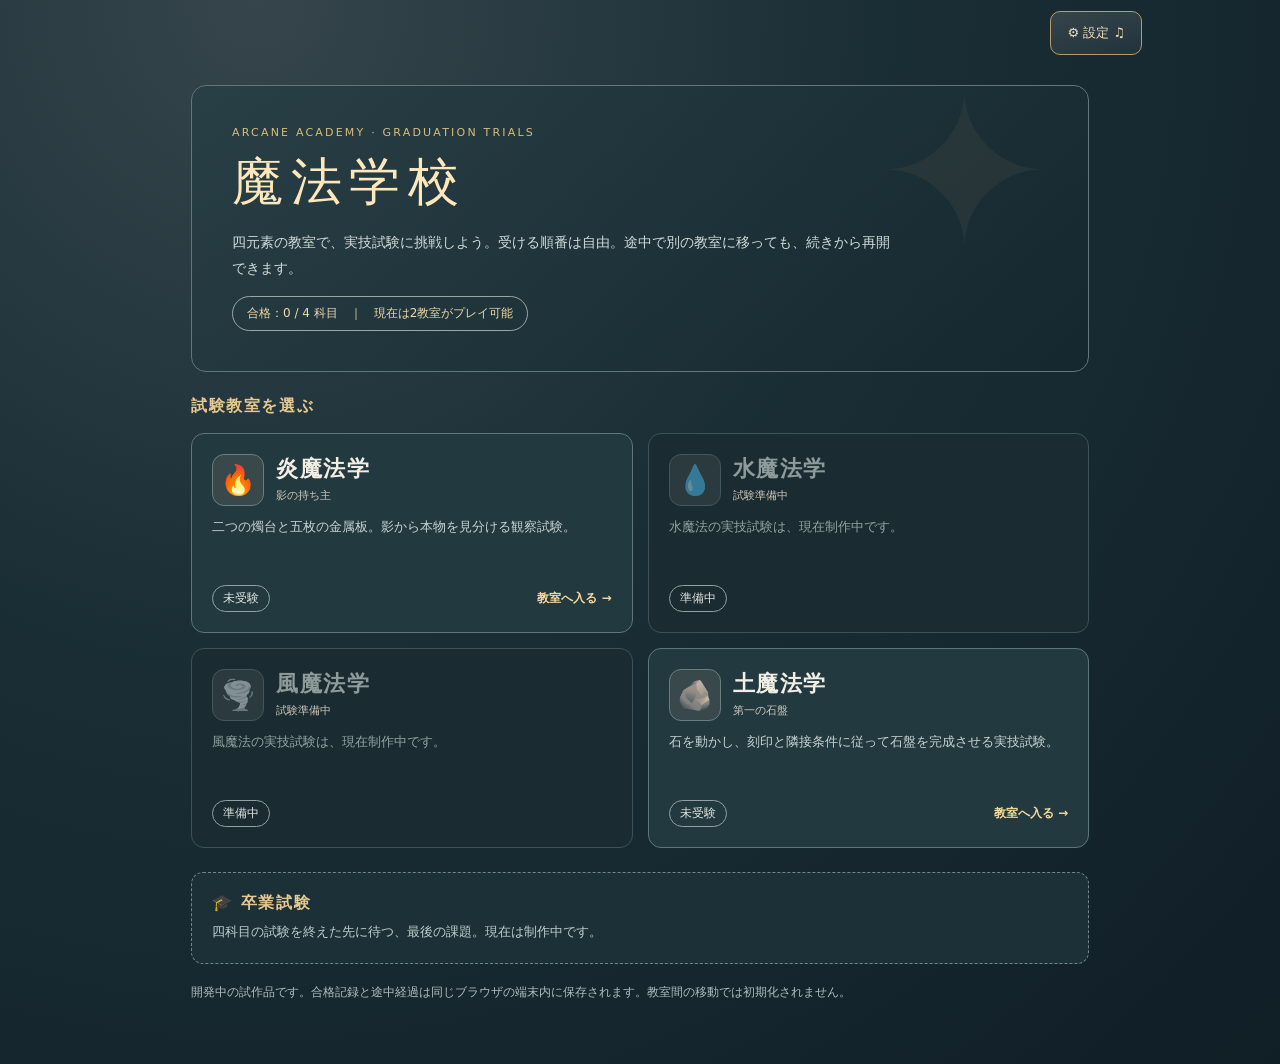
==== index.html @ aff1b82a "Load new auto-resuming BGM settings UI without old cache" ====
<!DOCTYPE html>
<html lang="ja">
<head>
<meta charset="utf-8">
<meta name="viewport" content="width=device-width, initial-scale=1, viewport-fit=cover">
<meta name="theme-color" content="#14242c">
<meta name="description" content="魔法学校の実技試験。好きな教室から挑戦し、いつでも別の試験へ移れる。">
<title>魔法学校｜試験一覧</title>
<style>
:root{color-scheme:dark;--gold:#e6c581;--ink:#f3eee4}
*{box-sizing:border-box}body{margin:0;background:radial-gradient(ellipse at 20% 0%,#36454c,#1a2e36 43%,#101e26);min-height:100vh;color:var(--ink);font-family:system-ui,-apple-system,"Hiragino Kaku Gothic ProN","Yu Gothic",sans-serif}
main{width:min(970px,100%);margin:0 auto;padding:30px clamp(16px,4vw,36px) 60px}
.eyebrow{font-size:11px;letter-spacing:.2em;color:#dbbb7b}.hero{position:relative;overflow:hidden;border:1px solid #62777a;border-radius:15px;background:linear-gradient(140deg,#273f45dd,#15272ede);padding:clamp(23px,5vw,40px);margin-bottom:24px}
.hero::after{content:"✦";position:absolute;right:4%;top:-35px;font-size:210px;color:#c6a76d13;pointer-events:none}
h1{font:clamp(32px,6vw,51px)/1.25 "Hiragino Mincho ProN","Yu Mincho",serif;letter-spacing:.15em;margin:12px 0 14px;color:#ffe7bc}
.hero p{position:relative;font-size:14px;line-height:1.9;color:#d2dcd8;max-width:670px}.count{position:relative;display:inline-block;border:1px solid #9aa8a3;border-radius:20px;padding:8px 14px;font-size:12px;color:#f0d9a7}
h2{font-size:16px;letter-spacing:.1em;color:#e6c88f;margin:0 0 16px}
.rooms{display:grid;grid-template-columns:repeat(2,minmax(0,1fr));gap:15px}
.room{display:flex;flex-direction:column;gap:10px;min-width:0;text-decoration:none;border:1px solid #5d777b;border-radius:13px;padding:20px;background:#233940;min-height:200px;color:var(--ink);transition:background .15s ease,border-color .15s ease}
a.room:hover{background:#2c454d;border-color:#ddb979}a.room:focus-visible{outline:3px solid var(--gold);outline-offset:3px}
.room .top{display:flex;align-items:center;gap:12px}.symbol{width:52px;height:52px;border-radius:12px;display:grid;place-items:center;font-size:29px;background:#39494b;border:1px solid #6b7e7e;flex:none}
.name{font-family:"Hiragino Mincho ProN",serif;letter-spacing:.07em;font-size:22px;margin:0}.sub{font-size:11px;color:#d0c8b8;margin:4px 0}
.desc{font-size:13px;color:#c8d3d0;line-height:1.6;flex:1}
.foot{display:flex;justify-content:space-between;align-items:center;gap:8px;flex-wrap:wrap;font-size:12px}.badge{border:1px solid #93a2a0;color:#e0e5df;border-radius:20px;padding:4px 10px}.badge.passed{color:#b9ebcd;border-color:#9bc7ad}.go{color:#f6d99d;font-weight:700}
.room.locked{background:#1b2b32;color:#8d9b9a;border-color:#3d5358}.room.locked .symbol{opacity:.52}.room.locked .desc{color:#91a4a1}
.final{margin-top:24px;border:1px dashed #73858a;border-radius:12px;padding:20px;background:#1c3038}
.final h2{margin-bottom:6px}.final p{font-size:13px;color:#bfceca;line-height:1.8;margin:0}
footer{font-size:12px;color:#aebfbc;line-height:1.8;margin-top:18px}
@media(max-width:610px){.rooms{grid-template-columns:minmax(0,1fr)}.room{min-height:175px;padding:15px}.hero{padding:22px}.room .name{font-size:20px}}
@media(prefers-reduced-motion:reduce){*{transition:none!important}}
</style>
<link rel="stylesheet" href="academy-audio.css?v=2">
<script src="academy-audio.js?v=3" defer></script>
</head>
<body>
<main>
<div class="hero"><div class="eyebrow">ARCANE ACADEMY · GRADUATION TRIALS</div><h1>魔法学校</h1>
<p>四元素の教室で、実技試験に挑戦しよう。受ける順番は自由。途中で別の教室に移っても、続きから再開できます。</p>
<div class="count" id="count">合格記録を確認しています…</div>
</div>
<section aria-labelledby="room-title"><h2 id="room-title">試験教室を選ぶ</h2>
<div class="rooms">
<a class="room" href="fire.html"><div class="top"><div class="symbol" aria-hidden="true">🔥</div><div><h3 class="name">炎魔法学</h3><p class="sub">影の持ち主</p></div></div><div class="desc">二つの燭台と五枚の金属板。影から本物を見分ける観察試験。</div><div class="foot"><span class="badge" id="fire-status">未受験</span><span class="go">教室へ入る →</span></div></a>
<div class="room locked" aria-label="水魔法学・準備中"><div class="top"><div class="symbol" aria-hidden="true">💧</div><div><h3 class="name">水魔法学</h3><p class="sub">試験準備中</p></div></div><div class="desc">水魔法の実技試験は、現在制作中です。</div><div class="foot"><span class="badge">準備中</span></div></div>
<div class="room locked" aria-label="風魔法学・準備中"><div class="top"><div class="symbol" aria-hidden="true">🌪️</div><div><h3 class="name">風魔法学</h3><p class="sub">試験準備中</p></div></div><div class="desc">風魔法の実技試験は、現在制作中です。</div><div class="foot"><span class="badge">準備中</span></div></div>
<a class="room" href="earth.html"><div class="top"><div class="symbol" aria-hidden="true">🪨</div><div><h3 class="name">土魔法学</h3><p class="sub">第一の石盤</p></div></div><div class="desc">石を動かし、刻印と隣接条件に従って石盤を完成させる実技試験。</div><div class="foot"><span class="badge" id="earth-status">未受験</span><span class="go">教室へ入る →</span></div></a>
</div></section>
<section class="final"><h2>🎓 卒業試験</h2><p>四科目の試験を終えた先に待つ、最後の課題。現在は制作中です。</p></section>
<footer>開発中の試作品です。合格記録と途中経過は同じブラウザの端末内に保存されます。教室間の移動では初期化されません。</footer>
</main>
<script>
(function(){
"use strict";
function refreshProgress(){
 var passed=0;
 var exams=[{key:"magic-academy-fire-v2",id:"fire-status",version:2,puzzle:"shadow-v2-depths-20261020"},{key:"magic-academy-earth-v2",id:"earth-status"}];
 exams.forEach(function(p){
  var badge=document.getElementById(p.id);badge.textContent="未受験";badge.classList.remove("passed");
  try{var d=JSON.parse(localStorage.getItem(p.key)||"null");if(!d||p.version&&(d.version!==p.version||d.puzzle!==p.puzzle))return;
   if(d.passed&&(!p.version||d.seen&&d.seen.left&&d.seen.right)){badge.textContent="合格済み ✓";badge.classList.add("passed");passed++;}
   else if(d.moves||d.seen&&(d.seen.left||d.seen.right)){badge.textContent="挑戦中";}
  }catch(e){}
 });
 document.getElementById("count").textContent="合格："+passed+" / 4 科目　｜　現在は2教室がプレイ可能";
}
refreshProgress();window.addEventListener("pageshow",refreshProgress);window.addEventListener("storage",refreshProgress);
})();
</script>
</body>
</html>
---- academy-audio.css ----
/* Shared Academy Audio Settings — additive, independent of exam UI. */
.academy-audio-toolbar{width:min(1040px,100%);margin:0 auto;padding:11px 18px 0;display:flex;align-items:center;justify-content:flex-end;gap:9px;font-family:system-ui,-apple-system,"Hiragino Kaku Gothic ProN",sans-serif}
.academy-audio-toolbar button{min-height:44px;padding:9px 16px;border-radius:10px;border:1px solid #b79b68;background:linear-gradient(165deg,#36454b,#22323c);color:#f3dfb9;font:inherit;font-size:13px;cursor:pointer;white-space:nowrap}
.academy-audio-toolbar button:hover{background:#3c4b50}.academy-audio-toolbar button:focus-visible{outline:3px solid #f1d696;outline-offset:3px}
.academy-audio-dialog{box-sizing:border-box;border:1px solid #b89a67;border-radius:16px;width:min(430px,calc(100vw - 28px));max-height:min(86vh,760px);overflow-y:auto;padding:0;color:#f3eee3;background:#1f343b;box-shadow:0 24px 70px #0009;font-family:system-ui,-apple-system,"Hiragino Kaku Gothic ProN",sans-serif}
.academy-audio-dialog::backdrop{background:#0a1219b5;backdrop-filter:blur(3px)}
.academy-audio-dialog *{box-sizing:border-box}
.academy-audio-content{padding:23px 22px 20px}
.academy-audio-head{display:flex;justify-content:space-between;align-items:center;gap:12px;margin-bottom:19px}
.academy-audio-head h2{font-family:"Hiragino Mincho ProN",serif;color:#f4d69e;font-size:23px;letter-spacing:.1em;margin:0}
.academy-audio-close{width:44px;height:44px;flex:none;border:1px solid #8b9b98;border-radius:9px;background:#2b4248;color:#fff5d8;cursor:pointer;font-size:20px}
.academy-audio-volume-label{display:flex;justify-content:space-between;align-items:center;margin:4px 0 11px;color:#f3e5ca;font-size:15px}
.academy-audio-slider{width:100%;accent-color:#e7c884;min-height:36px;cursor:pointer}
.academy-audio-controls{display:flex;gap:10px;margin-top:20px;flex-wrap:wrap}
.academy-audio-controls button{min-height:48px;border-radius:9px;font:inherit;font-size:14px;cursor:pointer;padding:10px 14px}
.academy-audio-play{flex:2;min-width:180px;background:linear-gradient(#f0d394,#d9b675);border:1px solid #f2d79b;color:#2b302b;font-weight:750}
.academy-audio-mute{flex:1;min-width:98px;background:#31454c;border:1px solid #90a2a2;color:#f5ecdb}
.academy-audio-hint{color:#bfcecc;font-size:12px;line-height:1.85;margin:12px 0 0}
.academy-audio-message{color:#e8ce9d;font-size:12px;line-height:1.7;min-height:21px;margin:12px 0 0}
.academy-audio-credit{margin:16px 0 0;font-size:12px;color:#c7d1cd;border-top:1px solid #526769;padding-top:14px}.academy-audio-credit a{color:#f0d29f;text-decoration:underline}
.academy-audio-dialog button:focus-visible,.academy-audio-dialog input:focus-visible{outline:3px solid #f3daa4;outline-offset:3px}
@media(max-width:370px){.academy-audio-toolbar{padding:9px 10px 0}.academy-audio-content{padding:16px}.academy-audio-controls{flex-direction:column}.academy-audio-play,.academy-audio-mute{min-width:0;width:100%}}
@media(prefers-reduced-motion:reduce){.academy-audio-dialog::backdrop{backdrop-filter:none}}
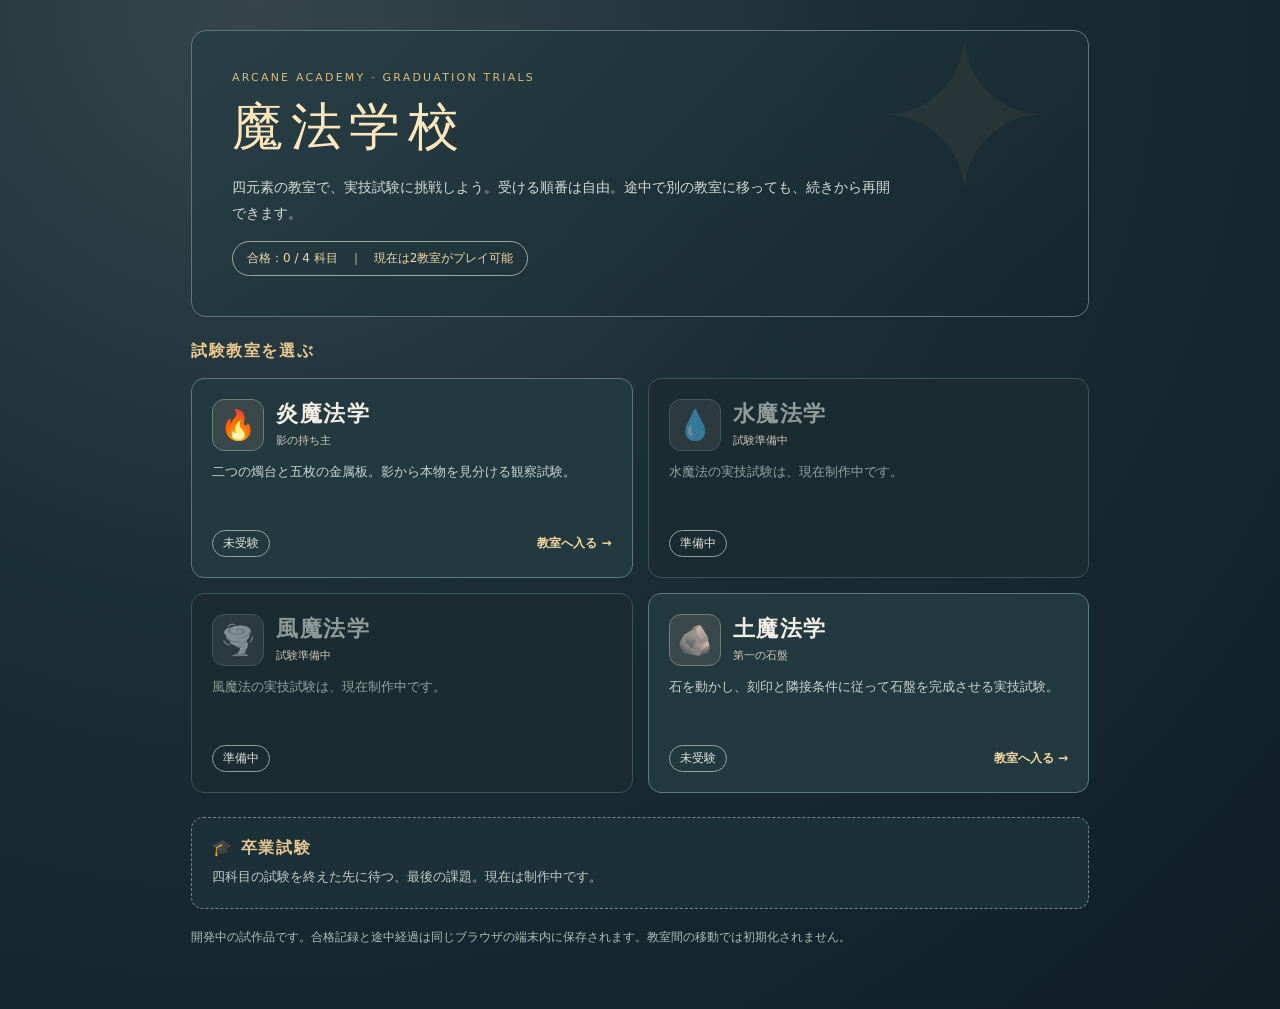
==== commit 907e380f: "Remove malfunctioning BGM player and settings from index.html" ====
--- a/index.html
+++ b/index.html
@@ -29,8 +29,6 @@
 @media(max-width:610px){.rooms{grid-template-columns:minmax(0,1fr)}.room{min-height:175px;padding:15px}.hero{padding:22px}.room .name{font-size:20px}}
 @media(prefers-reduced-motion:reduce){*{transition:none!important}}
 </style>
-<link rel="stylesheet" href="academy-audio.css?v=2">
-<script src="academy-audio.js?v=3" defer></script>
 </head>
 <body>
 <main>
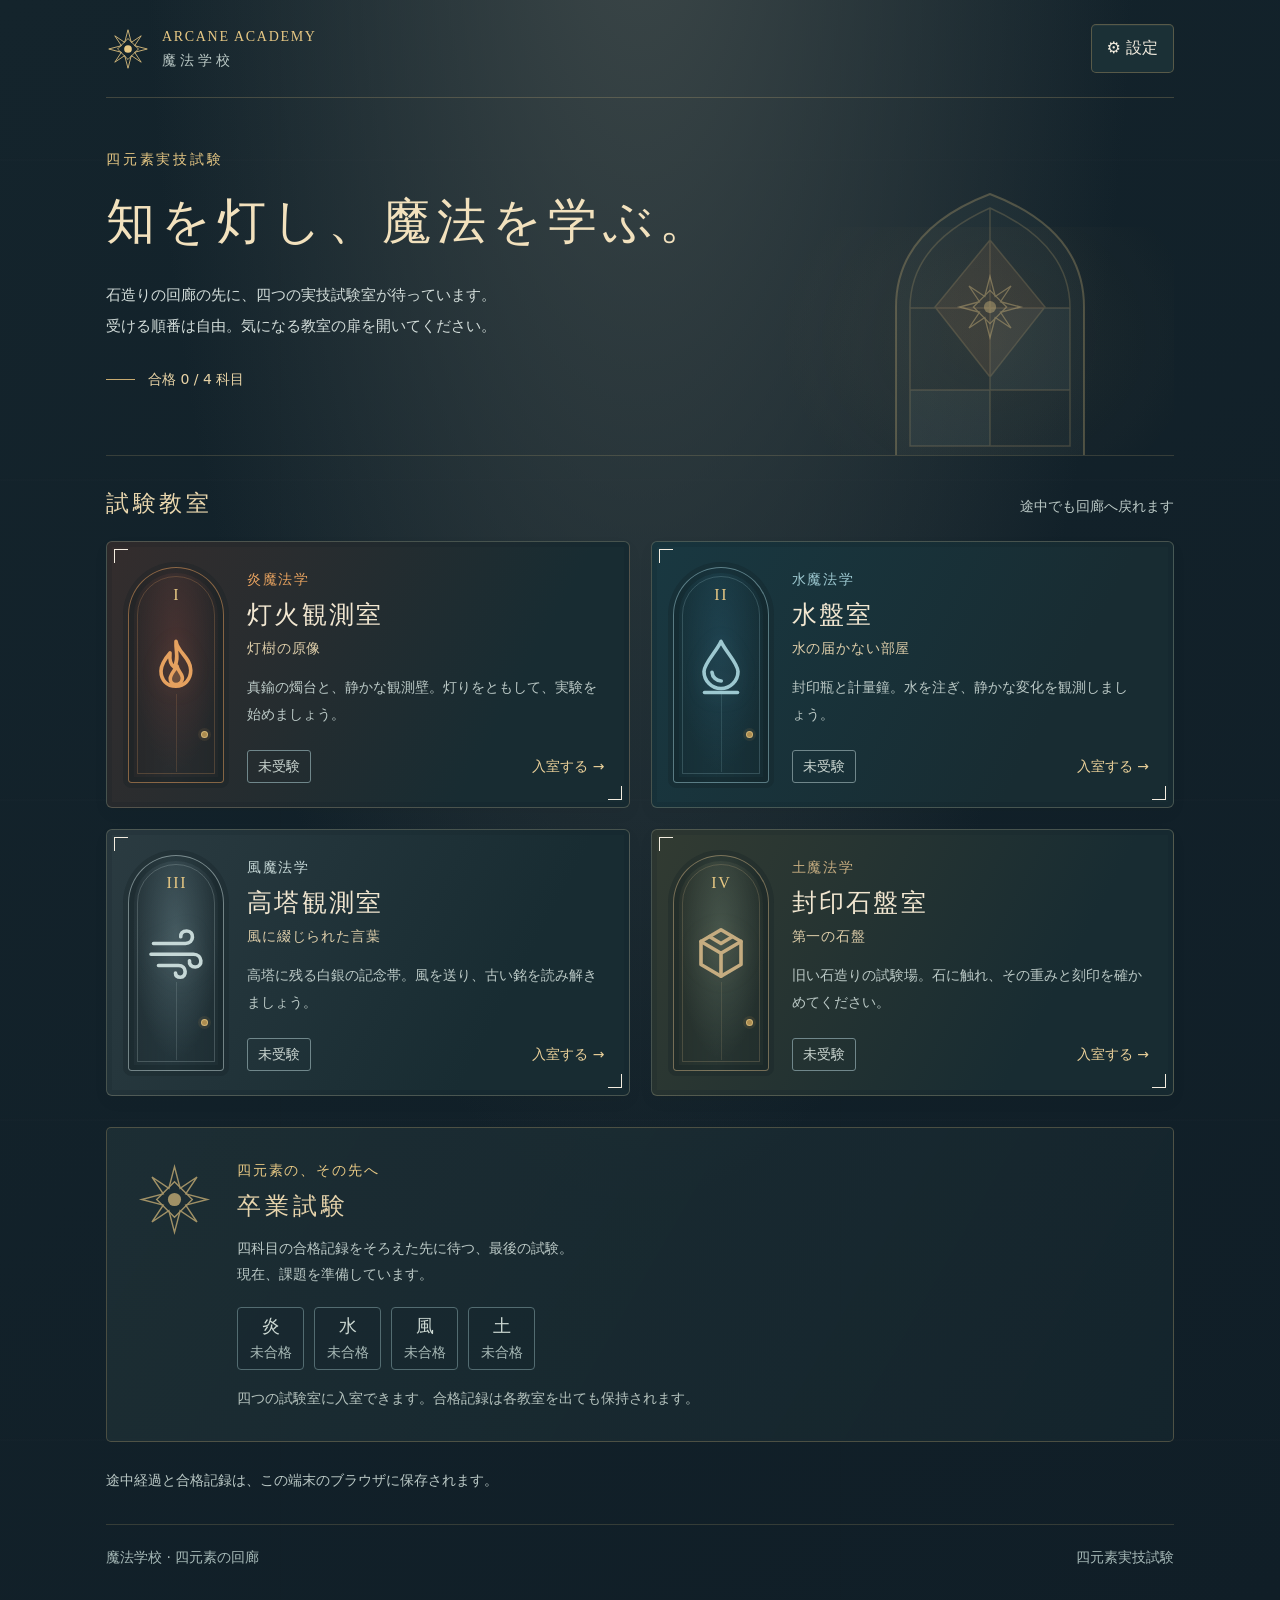
==== commit 1f55e1aa: "Make four-element academy hall the canonical homepage with all exams playable" ====
--- a/index.html
+++ b/index.html
@@ -1,68 +1,70 @@
-<!DOCTYPE html>
+<!doctype html>
 <html lang="ja">
 <head>
 <meta charset="utf-8">
-<meta name="viewport" content="width=device-width, initial-scale=1, viewport-fit=cover">
+<meta name="viewport" content="width=device-width,initial-scale=1,viewport-fit=cover">
 <meta name="theme-color" content="#14242c">
-<meta name="description" content="魔法学校の実技試験。好きな教室から挑戦し、いつでも別の試験へ移れる。">
-<title>魔法学校｜試験一覧</title>
-<style>
-:root{color-scheme:dark;--gold:#e6c581;--ink:#f3eee4}
-*{box-sizing:border-box}body{margin:0;background:radial-gradient(ellipse at 20% 0%,#36454c,#1a2e36 43%,#101e26);min-height:100vh;color:var(--ink);font-family:system-ui,-apple-system,"Hiragino Kaku Gothic ProN","Yu Gothic",sans-serif}
-main{width:min(970px,100%);margin:0 auto;padding:30px clamp(16px,4vw,36px) 60px}
-.eyebrow{font-size:11px;letter-spacing:.2em;color:#dbbb7b}.hero{position:relative;overflow:hidden;border:1px solid #62777a;border-radius:15px;background:linear-gradient(140deg,#273f45dd,#15272ede);padding:clamp(23px,5vw,40px);margin-bottom:24px}
-.hero::after{content:"✦";position:absolute;right:4%;top:-35px;font-size:210px;color:#c6a76d13;pointer-events:none}
-h1{font:clamp(32px,6vw,51px)/1.25 "Hiragino Mincho ProN","Yu Mincho",serif;letter-spacing:.15em;margin:12px 0 14px;color:#ffe7bc}
-.hero p{position:relative;font-size:14px;line-height:1.9;color:#d2dcd8;max-width:670px}.count{position:relative;display:inline-block;border:1px solid #9aa8a3;border-radius:20px;padding:8px 14px;font-size:12px;color:#f0d9a7}
-h2{font-size:16px;letter-spacing:.1em;color:#e6c88f;margin:0 0 16px}
-.rooms{display:grid;grid-template-columns:repeat(2,minmax(0,1fr));gap:15px}
-.room{display:flex;flex-direction:column;gap:10px;min-width:0;text-decoration:none;border:1px solid #5d777b;border-radius:13px;padding:20px;background:#233940;min-height:200px;color:var(--ink);transition:background .15s ease,border-color .15s ease}
-a.room:hover{background:#2c454d;border-color:#ddb979}a.room:focus-visible{outline:3px solid var(--gold);outline-offset:3px}
-.room .top{display:flex;align-items:center;gap:12px}.symbol{width:52px;height:52px;border-radius:12px;display:grid;place-items:center;font-size:29px;background:#39494b;border:1px solid #6b7e7e;flex:none}
-.name{font-family:"Hiragino Mincho ProN",serif;letter-spacing:.07em;font-size:22px;margin:0}.sub{font-size:11px;color:#d0c8b8;margin:4px 0}
-.desc{font-size:13px;color:#c8d3d0;line-height:1.6;flex:1}
-.foot{display:flex;justify-content:space-between;align-items:center;gap:8px;flex-wrap:wrap;font-size:12px}.badge{border:1px solid #93a2a0;color:#e0e5df;border-radius:20px;padding:4px 10px}.badge.passed{color:#b9ebcd;border-color:#9bc7ad}.go{color:#f6d99d;font-weight:700}
-.room.locked{background:#1b2b32;color:#8d9b9a;border-color:#3d5358}.room.locked .symbol{opacity:.52}.room.locked .desc{color:#91a4a1}
-.final{margin-top:24px;border:1px dashed #73858a;border-radius:12px;padding:20px;background:#1c3038}
-.final h2{margin-bottom:6px}.final p{font-size:13px;color:#bfceca;line-height:1.8;margin:0}
-footer{font-size:12px;color:#aebfbc;line-height:1.8;margin-top:18px}
-@media(max-width:610px){.rooms{grid-template-columns:minmax(0,1fr)}.room{min-height:175px;padding:15px}.hero{padding:22px}.room .name{font-size:20px}}
-@media(prefers-reduced-motion:reduce){*{transition:none!important}}
-</style>
+<meta name="description" content="魔法学校の四元素実技試験。学院の回廊から教室を選び、観察と実験を始めよう。">
+<title>魔法学校｜四元素実技試験</title>
+<link rel="stylesheet" href="academy-preview-hall.css?v=1">
+<link rel="stylesheet" href="academy-studio-sfx.css?v=1">
+<script src="academy-studio-sfx.js?v=1" defer></script>
+<script src="water-insight-model.js?v=1" defer></script>
+<script src="academy-preview-progress.js?v=2" defer></script>
+<link rel="stylesheet" href="academy-element-icons.css?v=1">
+<script src="academy-element-icons.js?v=1" defer></script>
 </head>
-<body>
+<body class="academy-hall">
+<svg class="hall-sprite" xmlns="http://www.w3.org/2000/svg" aria-hidden="true">
+<symbol id="academy-star" viewBox="0 0 80 80"><path d="M40 5 46 28 64 16 52 34 75 40 52 46 64 64 46 52 40 75 34 52 16 64 28 46 5 40 28 34 16 16 34 28Z" fill="none" stroke="currentColor" stroke-width="1.5"/><path d="m40 21 19 19-19 19-19-19Z" fill="none" stroke="currentColor" stroke-width="1.5"/><circle cx="40" cy="40" r="7" fill="currentColor"/></symbol>
+<symbol id="hall-fire" viewBox="0 0 80 100"><path d="M42 8c4 23 23 31 23 51 0 21-13 33-27 33S14 81 14 64c0-13 8-24 15-33-1 14 1 20 7 24C48 40 35 27 42 8Z" fill="currentColor" fill-opacity=".2" stroke="currentColor" stroke-width="2"/><path d="M40 59c-9 12-13 16-10 24 3 9 16 10 21 1 5-8-4-17-11-25Z" fill="currentColor" fill-opacity=".8"/><path d="M22 95h36" stroke="currentColor" stroke-width="2"/></symbol>
+<symbol id="hall-water" viewBox="0 0 80 100"><path d="M40 10C32 27 16 42 16 59a24 24 0 0 0 48 0c0-17-16-32-24-49Z" fill="currentColor" fill-opacity=".13" stroke="currentColor" stroke-width="2"/><path d="M25 58c0 10 6 18 15 18M11 87q29 10 58 0M17 94q23 7 46 0" fill="none" stroke="currentColor" stroke-width="2" stroke-linecap="round"/></symbol>
+<symbol id="hall-wind" viewBox="0 0 80 100"><path d="M11 37h39c19 0 19-23 4-23-7 0-12 6-11 12M8 49h56c15 0 15 19 2 19-6 0-9-4-9-8M17 61h19c17 0 16 22 2 22-6 0-10-4-10-9" fill="none" stroke="currentColor" stroke-width="2.2" stroke-linecap="round"/><path d="m22 9 4 7-4 7-4-7Zm-9 74 3 6-3 6-3-6Z" fill="currentColor" fill-opacity=".6"/></symbol>
+<symbol id="hall-earth" viewBox="0 0 80 100"><path d="m14 72 10-39 27-8 15 19-5 32-25 11Z" fill="currentColor" fill-opacity=".15" stroke="currentColor" stroke-width="2"/><path d="m24 33 12 17 30-6M36 50v37M14 72l22-22M51 25 36 50M14 93h52" fill="none" stroke="currentColor" stroke-width="1.5"/><path d="m49 57 6 7-6 7-6-7Z" fill="currentColor" fill-opacity=".65"/></symbol>
+</svg>
+<a class="skip-link" href="#classrooms">教室選択へ進む</a>
+<div class="hall-shell">
+<header class="hall-header">
+<a class="academy-wordmark" href="index.html" aria-label="魔法学校・試験一覧"><svg viewBox="0 0 80 80" aria-hidden="true"><use href="#academy-star"/></svg><span>ARCANE ACADEMY<span class="wordmark-sub">魔法学校</span></span></a>
+<button class="hall-settings" type="button" data-settings>⚙ 設定</button>
+</header>
 <main>
-<div class="hero"><div class="eyebrow">ARCANE ACADEMY · GRADUATION TRIALS</div><h1>魔法学校</h1>
-<p>四元素の教室で、実技試験に挑戦しよう。受ける順番は自由。途中で別の教室に移っても、続きから再開できます。</p>
-<div class="count" id="count">合格記録を確認しています…</div>
+<section class="hall-hero" aria-labelledby="hall-title">
+<div class="hero-window" aria-hidden="true"><svg viewBox="0 0 240 300"><path d="M26 278V125Q26 48 120 12q94 36 94 113v153Z" fill="#b6c6bb" fill-opacity=".045" stroke="#cfb478" stroke-opacity=".35" stroke-width="2"/><path d="M40 264V126q0-64 80-100 80 36 80 100v138ZM120 26v238M40 126h160M40 208h160M120 58l55 67-55 70-55-70Z" fill="none" stroke="#cfb478" stroke-opacity=".25" stroke-width="1.5"/><path d="m120 58 55 67-55 70-55-70Z" fill="#8b634c" fill-opacity=".22"/><path d="M40 208h80v56H40ZM120 126h80v82h-80Z" fill="#698e91" fill-opacity=".1"/><use href="#academy-star" x="85" y="90" width="70" height="70" color="#d5bc80" opacity=".5"/></svg></div>
+<p class="hall-overline">四元素実技試験</p>
+<h1 id="hall-title">知を灯し、<br class="hero-break">魔法を学ぶ。</h1>
+<p class="hall-intro">石造りの回廊の先に、四つの実技試験室が待っています。<br class="wide-break">受ける順番は自由。気になる教室の扉を開いてください。</p>
+<div class="hall-summary" role="status" aria-live="polite"><span class="summary-rule" aria-hidden="true"></span><span id="academy-progress">合格記録を確認しています</span></div>
+</section>
+<section class="classroom-section" id="classrooms" aria-labelledby="classroom-title">
+<div class="section-heading"><h2 id="classroom-title">試験教室</h2><p>途中でも回廊へ戻れます</p></div>
+<div class="classroom-grid">
+<a class="classroom-door door-fire" id="fire-door" href="fire-studio.html" aria-labelledby="fire-title fire-subtitle">
+<div class="door-arch" aria-hidden="true"><span class="door-number">I</span><svg viewBox="0 0 80 100"><use href="#hall-fire"/></svg><span class="door-knob"></span></div>
+<div class="door-content"><div class="door-subject">炎魔法学</div><h3 id="fire-title">灯火観測室</h3><p class="door-subtitle" id="fire-subtitle">灯樹の原像</p><p class="door-description">真鍮の燭台と、静かな観測壁。灯りをともして、実験を始めましょう。</p><div class="door-bottom"><span class="door-status" id="fire-status">未受験</span><span class="door-action" id="fire-action">入室する <span aria-hidden="true">→</span></span></div></div>
+</a>
+<a class="classroom-door door-water" id="water-door" href="water-insight-experiment.html" aria-labelledby="water-title water-subtitle">
+<div class="door-arch" aria-hidden="true"><span class="door-number">II</span><svg viewBox="0 0 80 100"><use href="#hall-water"/></svg><span class="door-knob"></span></div>
+<div class="door-content"><div class="door-subject">水魔法学</div><h3 id="water-title">水盤室</h3><p class="door-subtitle" id="water-subtitle">水の届かない部屋</p><p class="door-description">封印瓶と計量鐘。水を注ぎ、静かな変化を観測しましょう。</p><div class="door-bottom"><span class="door-status" id="water-status">未受験</span><span class="door-action" id="water-action">入室する →</span></div></div>
+</a>
+<a class="classroom-door door-wind" id="wind-door" href="wind-ribbon-experiment.html" aria-labelledby="wind-title wind-subtitle">
+<div class="door-arch" aria-hidden="true"><span class="door-number">III</span><svg viewBox="0 0 80 100"><use href="#hall-wind"/></svg><span class="door-knob"></span></div>
+<div class="door-content"><div class="door-subject">風魔法学</div><h3 id="wind-title">高塔観測室</h3><p class="door-subtitle" id="wind-subtitle">風に綴じられた言葉</p><p class="door-description">高塔に残る白銀の記念帯。風を送り、古い銘を読み解きましょう。</p><div class="door-bottom"><span class="door-status" id="wind-status">未受験</span><span class="door-action" id="wind-action">入室する →</span></div></div>
+</a>
+<a class="classroom-door door-earth" id="earth-door" href="earth-studio.html" aria-labelledby="earth-title earth-subtitle">
+<div class="door-arch" aria-hidden="true"><span class="door-number">IV</span><svg viewBox="0 0 80 100"><use href="#hall-earth"/></svg><span class="door-knob"></span></div>
+<div class="door-content"><div class="door-subject">土魔法学</div><h3 id="earth-title">封印石盤室</h3><p class="door-subtitle" id="earth-subtitle">第一の石盤</p><p class="door-description">旧い石造りの試験場。石に触れ、その重みと刻印を確かめてください。</p><div class="door-bottom"><span class="door-status" id="earth-status">未受験</span><span class="door-action" id="earth-action">入室する <span aria-hidden="true">→</span></span></div></div>
+</a>
 </div>
-<section aria-labelledby="room-title"><h2 id="room-title">試験教室を選ぶ</h2>
-<div class="rooms">
-<a class="room" href="fire.html"><div class="top"><div class="symbol" aria-hidden="true">🔥</div><div><h3 class="name">炎魔法学</h3><p class="sub">影の持ち主</p></div></div><div class="desc">二つの燭台と五枚の金属板。影から本物を見分ける観察試験。</div><div class="foot"><span class="badge" id="fire-status">未受験</span><span class="go">教室へ入る →</span></div></a>
-<div class="room locked" aria-label="水魔法学・準備中"><div class="top"><div class="symbol" aria-hidden="true">💧</div><div><h3 class="name">水魔法学</h3><p class="sub">試験準備中</p></div></div><div class="desc">水魔法の実技試験は、現在制作中です。</div><div class="foot"><span class="badge">準備中</span></div></div>
-<div class="room locked" aria-label="風魔法学・準備中"><div class="top"><div class="symbol" aria-hidden="true">🌪️</div><div><h3 class="name">風魔法学</h3><p class="sub">試験準備中</p></div></div><div class="desc">風魔法の実技試験は、現在制作中です。</div><div class="foot"><span class="badge">準備中</span></div></div>
-<a class="room" href="earth.html"><div class="top"><div class="symbol" aria-hidden="true">🪨</div><div><h3 class="name">土魔法学</h3><p class="sub">第一の石盤</p></div></div><div class="desc">石を動かし、刻印と隣接条件に従って石盤を完成させる実技試験。</div><div class="foot"><span class="badge" id="earth-status">未受験</span><span class="go">教室へ入る →</span></div></a>
-</div></section>
-<section class="final"><h2>🎓 卒業試験</h2><p>四科目の試験を終えた先に待つ、最後の課題。現在は制作中です。</p></section>
-<footer>開発中の試作品です。合格記録と途中経過は同じブラウザの端末内に保存されます。教室間の移動では初期化されません。</footer>
+</section>
+<section class="graduation-panel" aria-labelledby="graduation-title">
+<div class="graduation-mark" aria-hidden="true"><svg viewBox="0 0 80 80"><use href="#academy-star"/></svg></div>
+<div class="graduation-copy"><p class="hall-overline">四元素の、その先へ</p><h2 id="graduation-title">卒業試験</h2><p>四科目の合格記録をそろえた先に待つ、最後の試験。<br>現在、課題を準備しています。</p><div class="subject-seals" aria-label="四科目の合格状況"><span id="fire-seal" data-seal="fire">炎<span class="seal-state">未合格</span></span><span id="water-seal" data-seal="water">水<span class="seal-state">未合格</span></span><span id="wind-seal" data-seal="wind">風<span class="seal-state">未合格</span></span><span id="earth-seal" data-seal="earth">土<span class="seal-state">未合格</span></span></div><p class="graduation-note" id="graduation-note">四つの試験室に入室できます。</p></div>
+</section>
+<p class="hall-save-note" id="hall-save-note">途中経過と合格記録は、この端末のブラウザに保存されます。</p>
 </main>
-<script>
-(function(){
-"use strict";
-function refreshProgress(){
- var passed=0;
- var exams=[{key:"magic-academy-fire-v2",id:"fire-status",version:2,puzzle:"shadow-v2-depths-20261020"},{key:"magic-academy-earth-v2",id:"earth-status"}];
- exams.forEach(function(p){
-  var badge=document.getElementById(p.id);badge.textContent="未受験";badge.classList.remove("passed");
-  try{var d=JSON.parse(localStorage.getItem(p.key)||"null");if(!d||p.version&&(d.version!==p.version||d.puzzle!==p.puzzle))return;
-   if(d.passed&&(!p.version||d.seen&&d.seen.left&&d.seen.right)){badge.textContent="合格済み ✓";badge.classList.add("passed");passed++;}
-   else if(d.moves||d.seen&&(d.seen.left||d.seen.right)){badge.textContent="挑戦中";}
-  }catch(e){}
- });
- document.getElementById("count").textContent="合格："+passed+" / 4 科目　｜　現在は2教室がプレイ可能";
-}
-refreshProgress();window.addEventListener("pageshow",refreshProgress);window.addEventListener("storage",refreshProgress);
-})();
-</script>
+<footer class="hall-footer"><span>魔法学校 · 四元素の回廊</span><span>四元素実技試験</span></footer>
+</div>
+<noscript><p class="hall-noscript">教室へはそのまま入室できます。進行状況の表示にはJavaScriptが必要です。</p></noscript>
 </body>
-</html>+</html>
--- a/academy-preview-hall.css
+++ b/academy-preview-hall.css
@@ -0,0 +1,15 @@
+:root{color-scheme:dark;--hall-bg:#14242c;--hall-night:#101e27;--hall-paper:#f4ede0;--hall-muted:#bbc9c6;--hall-gold:#e7c884;--hall-edge:#47616a;--hall-serif:"Hiragino Mincho ProN","Yu Mincho",YuMincho,"Noto Serif JP",serif;--hall-sans:system-ui,-apple-system,BlinkMacSystemFont,"Hiragino Kaku Gothic ProN","Yu Gothic",sans-serif}
+.academy-hall{margin:0;color:var(--hall-paper);background:radial-gradient(ellipse at 50% -12%,#3d4849 0,transparent 55%),repeating-linear-gradient(0deg,transparent 0 159px,#ffffff04 160px,#00000009 161px,transparent 162px 320px),repeating-linear-gradient(90deg,transparent 0 279px,#00000006 280px,transparent 282px 560px),linear-gradient(145deg,var(--hall-bg),var(--hall-night));min-height:100vh;min-height:100svh;font-family:var(--hall-sans);font-size:16px;line-height:1.8;-webkit-text-size-adjust:100%;overflow-wrap:break-word}
+.academy-hall *{box-sizing:border-box}.academy-hall a{color:inherit}.academy-hall button{font:inherit}.hall-sprite{position:absolute;width:0;height:0;overflow:hidden;pointer-events:none}.hall-shell{max-width:1160px;margin:0 auto;padding:0 clamp(16px,4vw,46px)}
+.skip-link{position:fixed;z-index:20;top:8px;left:16px;padding:10px 16px;border:2px solid var(--hall-gold);background:var(--hall-night);transform:translateY(-160%)}.skip-link:focus{transform:translateY(0)}
+.hall-header{min-height:98px;display:flex;justify-content:space-between;gap:16px;align-items:center;border-bottom:1px solid #e7c88436;padding:18px 0}.academy-wordmark{display:inline-flex;gap:12px;align-items:center;text-decoration:none;min-height:44px;min-width:0;color:var(--hall-gold)!important;font-size:14px;letter-spacing:.12em;font-family:Georgia,"Times New Roman",serif;line-height:1.4}.academy-wordmark svg{width:44px;height:44px;flex:none}.wordmark-sub{display:block;font-family:var(--hall-serif);font-size:14px;letter-spacing:.28em;color:var(--hall-muted);margin-top:4px}.hall-settings{min-height:44px;flex:none;border:1px solid #ac94656b;border-radius:5px;background:#1b3036;color:var(--hall-paper);padding:9px 15px;font-size:14px;cursor:pointer;box-shadow:inset 0 1px #f7dfac0b}.hall-settings:hover{background:#2b4144;border-color:var(--hall-gold)}
+.hall-hero{position:relative;isolation:isolate;min-height:358px;padding:49px 0 43px;overflow:hidden;border-bottom:1px solid #e7c8842b}.hero-window{position:absolute;right:6%;bottom:-27px;width:240px;height:300px;z-index:-1;pointer-events:none;opacity:.85}.hero-window::before{content:"";position:absolute;inset:15% -50% -20%;background:radial-gradient(ellipse at 50% 35%,#e7b66b12,transparent 66%)}.hero-window svg{width:100%;height:100%}.hall-overline{font-size:14px;letter-spacing:.2em;color:var(--hall-gold);margin:0 0 13px}.hall-hero h1{font-family:var(--hall-serif);font-size:clamp(32px,4.8vw,49px);font-weight:500;line-height:1.5;letter-spacing:.12em;margin:0 0 21px;color:#f2e1bd}.hero-break{display:none}.hall-intro{font-size:15px;line-height:2.1;color:#d3ddda;max-width:680px;margin:0 0 24px;text-wrap:pretty}.hall-summary{font-size:14px;color:#e9d4a6;display:flex;gap:13px;align-items:center;position:relative}.summary-rule{display:block;width:29px;height:1px;background:#c7aa70;flex:none}
+.classroom-section{padding-top:31px}.section-heading{display:flex;justify-content:space-between;align-items:baseline;gap:12px;flex-wrap:wrap;margin-bottom:19px}.section-heading h2{font:500 23px/1.5 var(--hall-serif);letter-spacing:.16em;color:#ead7ae;margin:0}.section-heading p{font-size:14px;color:var(--hall-muted);margin:0}.classroom-grid{display:grid;grid-template-columns:repeat(2,minmax(0,1fr));gap:21px}
+.classroom-door{--room-color:#e5a15f;--room-shadow:#743c37;--room-stone:#342d2d;position:relative;display:flex;gap:23px;min-width:0;min-height:252px;padding:25px 24px 24px 21px;text-decoration:none;border:1px solid #7a7d6e7a;border-radius:6px;background:linear-gradient(118deg,var(--room-stone),#182c32 74%);box-shadow:inset 0 0 0 5px #101d2426,0 6px 15px #0000000b;transition:border-color .18s ease,background-color .18s ease,transform .18s ease}.classroom-door::before,.classroom-door::after{content:"";position:absolute;width:13px;height:13px;border-color:#cfb47c8c;pointer-events:none}.classroom-door::before{left:7px;top:7px;border-left:1px solid;border-top:1px solid}.classroom-door::after{right:7px;bottom:7px;border-right:1px solid;border-bottom:1px solid}a.classroom-door:hover{border-color:var(--room-color);transform:translateY(-2px)}a.classroom-door:hover .door-action{color:#fff0cc}
+.door-water{--room-color:#9dc8d0;--room-shadow:#28576c;--room-stone:#193841}.door-wind{--room-color:#c6d8d7;--room-shadow:#77939a;--room-stone:#2b3b41}.door-earth{--room-color:#c5ac80;--room-shadow:#738776;--room-stone:#323b32}.door-arch{position:relative;width:96px;flex:none;min-height:190px;border:1px solid color-mix(in srgb,var(--room-color) 50%,transparent);border-radius:52px 52px 4px 4px;background:radial-gradient(ellipse at 50% 36%,color-mix(in srgb,var(--room-shadow) 37%,transparent),transparent 65%),linear-gradient(90deg,#0000001c,transparent 45%,#0000001f);box-shadow:0 0 0 5px #111f2340,inset 0 0 0 5px #111f2345;color:var(--room-color);display:flex;flex-direction:column;align-items:center;padding-top:16px}.door-arch::before{content:"";position:absolute;inset:8px;border:1px solid color-mix(in srgb,var(--room-color) 23%,transparent);border-radius:42px 42px 0 0}.door-arch::after{content:"";position:absolute;top:59%;bottom:10px;left:50%;border-left:1px solid color-mix(in srgb,var(--room-color) 17%,transparent)}.door-number{position:relative;font:16px/1.4 Georgia,serif;letter-spacing:.1em;color:var(--hall-gold);padding-left:.1em}.door-arch svg{width:60px;height:90px;margin-top:15px;position:relative;filter:drop-shadow(0 0 10px color-mix(in srgb,var(--room-color) 10%,transparent))}.door-knob{position:absolute;right:15px;bottom:44px;width:7px;height:7px;border:1px solid #e7c884b0;border-radius:50%;background:#ac8c50;box-shadow:0 0 0 3px #af8b5220}.door-content{min-width:0;flex:1;display:flex;flex-direction:column}.door-subject{font-size:14px;color:var(--room-color);letter-spacing:.12em;margin:0 0 4px}.door-content h3{font:500 clamp(21px,2.5vw,25px)/1.5 var(--hall-serif);letter-spacing:.09em;color:#f2e7d1;margin:0 0 3px}.door-subtitle{font-size:14px;color:#ddcda9;letter-spacing:.06em;margin:0 0 13px}.door-description{font-size:14px;line-height:1.9;color:var(--hall-muted);margin:0 0 22px;flex:1;text-wrap:pretty}.door-bottom{display:flex;gap:10px;align-items:center;justify-content:space-between;flex-wrap:wrap;font-size:14px;line-height:1.5}.door-status{padding:5px 10px;border:1px solid #70878b;border-radius:3px;color:#cbd6d1;font-size:14px;white-space:nowrap}.door-status.in-progress{color:#f0d697;border-color:#b49b68;background:#b49b6810}.door-status.passed{color:#c7e1bd;border-color:#8daa7f;background:#7f9c7420}.door-action{color:#ead099;white-space:nowrap;font-size:14px}.door-action span{display:inline-block;margin-left:5px}.door-muted{font-size:14px;color:#a9bbb9}.room-preparing{border-color:#50666a}.room-preparing .door-arch{opacity:.72}.room-preparing .door-content h3{color:#d8e2dc}.door-status.preparing{border-color:#62777b;color:#becbc8}
+.graduation-panel{margin-top:31px;border:1px solid #aa97685c;border-radius:5px;background:linear-gradient(120deg,#26393d88,#17293099);padding:30px;display:flex;align-items:flex-start;gap:25px;position:relative}.graduation-mark{color:#cfb478;flex:none;opacity:.74;width:75px;margin-top:4px}.graduation-mark svg{width:75px;height:75px}.graduation-copy{min-width:0}.graduation-copy .hall-overline{font-size:14px;letter-spacing:.13em;margin-bottom:5px}.graduation-copy h2{font:500 24px/1.5 var(--hall-serif);letter-spacing:.16em;color:#e8d5ad;margin:0 0 11px}.graduation-copy>p:not(.hall-overline){font-size:14px;line-height:1.9;color:var(--hall-muted);margin:0}.subject-seals{display:flex;gap:10px;flex-wrap:wrap;margin:19px 0 15px}.subject-seals>[data-seal]{min-width:67px;padding:6px 11px;border:1px solid #536c71;border-radius:4px;text-align:center;color:#ccd8d2;font:500 18px/1.4 var(--hall-serif);background:#10202840}.seal-state{display:block;font-family:var(--hall-sans);font-size:14px;font-weight:400;margin-top:4px;color:#a8bab7}.subject-seals>[data-seal].passed{border-color:#bcab73;color:#f0dba7;background:#c1a8700a}.subject-seals>.passed .seal-state{color:#d4dec7}.graduation-copy>p.graduation-note{color:#b5c3be;font-size:14px}.hall-save-note{margin:25px 0 30px;font-size:14px;line-height:1.9;color:var(--hall-muted)}.hall-footer{border-top:1px solid #e7c8842b;display:flex;gap:10px;flex-wrap:wrap;justify-content:space-between;padding:20px 0 30px;color:#a8bbb9;font-size:14px}.hall-noscript{margin:20px;font-size:14px;color:#f2dfbb}
+.academy-hall :is(a,button):focus-visible{outline:3px solid #e7c884;outline-offset:5px}.academy-wordmark:focus-visible{border-radius:3px}
+@media(max-width:880px){.classroom-door{gap:17px;padding:23px 19px;min-height:268px}.door-arch{width:79px;min-height:210px}.door-arch svg{width:54px;height:82px}.door-content h3{font-size:22px}.door-bottom{align-items:flex-start;gap:10px}.hero-window{right:1%;opacity:.62}.hall-intro{max-width:570px}.wide-break{display:none}}
+@media(max-width:680px){.hall-header{min-height:83px;padding:15px 0}.academy-wordmark{gap:9px;font-size:14px;letter-spacing:.07em}.academy-wordmark svg{width:37px;height:37px}.wordmark-sub{font-size:14px;letter-spacing:.19em;margin-top:3px}.hall-settings{padding:9px 12px}.hall-hero{min-height:333px;padding:34px 0 31px}.hall-hero h1{font-size:33px;line-height:1.55;letter-spacing:.12em;margin-bottom:18px}.hero-break{display:initial}.hero-window{width:185px;height:231px;right:-15px;bottom:20px;opacity:.34}.hall-intro{font-size:14px;max-width:440px;line-height:2;margin-bottom:22px}.hall-overline{font-size:14px;margin-bottom:11px}.classroom-section{padding-top:24px}.section-heading{margin-bottom:17px}.section-heading h2{font-size:22px}.classroom-grid{grid-template-columns:minmax(0,1fr);gap:16px}.classroom-door{padding:22px 20px;gap:20px;min-height:228px}.door-arch{width:85px;min-height:184px}.door-arch svg{width:56px;height:82px;margin-top:12px}.door-content h3{font-size:23px}.door-description{margin-bottom:16px}.door-subtitle{margin-bottom:10px}.graduation-panel{padding:23px 20px;gap:17px;margin-top:25px}.graduation-mark,.graduation-mark svg{width:51px;height:51px}.subject-seals{gap:7px}.subject-seals>[data-seal]{min-width:56px;padding:6px 8px}.hall-save-note{margin:20px 0 24px}.hall-footer{padding-bottom:max(25px,env(safe-area-inset-bottom))}}
+@media(max-width:370px){.hall-shell{padding-left:16px;padding-right:16px}.academy-wordmark{letter-spacing:0;font-size:14px}.academy-wordmark svg{width:30px;height:30px}.hall-settings{padding:8px 10px}.classroom-door{gap:15px;padding:20px 16px;min-height:250px}.door-arch{width:64px;min-height:206px}.door-arch svg{width:47px;height:76px}.door-knob{right:10px}.door-content h3{font-size:21px;letter-spacing:.04em}.door-subject{letter-spacing:.05em}.door-subtitle{letter-spacing:0}.door-bottom{flex-direction:column;gap:11px}.graduation-panel{padding:21px 17px;gap:12px}.graduation-mark,.graduation-mark svg{width:33px;height:33px}.subject-seals{gap:6px}.subject-seals>[data-seal]{min-width:61px}.hall-hero h1{font-size:31px}.hall-summary{gap:10px}.summary-rule{width:20px}}
+@media(prefers-reduced-motion:reduce){.academy-hall *,.academy-hall *::before,.academy-hall *::after{animation:none!important;transition:none!important;scroll-behavior:auto!important}.classroom-door:hover{transform:none}}
--- a/academy-studio-sfx.css
+++ b/academy-studio-sfx.css
@@ -0,0 +1,2 @@
+.academy-settings{color-scheme:dark;width:min(480px,calc(100% - 28px));max-height:calc(100dvh - 40px);overflow:auto;padding:25px;border:1px solid #bba16c;border-radius:12px;color:#f4ede0;background:linear-gradient(145deg,#20323a,#15232d);box-shadow:0 25px 80px #0009;font-family:system-ui,-apple-system,"Hiragino Kaku Gothic ProN",sans-serif}
+.academy-settings::backdrop{background:#071218cc;backdrop-filter:blur(5px)}.academy-settings button{min-height:44px;padding:9px 14px;border:1px solid #8d8468;border-radius:6px;background:#293b41;color:#f4e5c5;font:inherit;font-size:14px;cursor:pointer}.academy-settings button:focus-visible,.academy-settings a:focus-visible,.academy-settings input:focus-visible{outline:3px solid #e7c884;outline-offset:3px}.settings-heading{display:flex;align-items:center;justify-content:space-between;gap:15px;padding-bottom:20px;border-bottom:1px solid #5d6258}.settings-heading h2{font:25px/1.5 "Hiragino Mincho ProN",serif;margin:5px 0 0;color:#edce90}.settings-eyebrow{font-size:10px;letter-spacing:.15em;color:#b2b9ae}.settings-row{display:flex;align-items:center;justify-content:space-between;gap:15px;padding:23px 0}.settings-row strong{font-size:16px}.settings-row p,.settings-credit p{font-size:14px;line-height:1.8;color:#bcc8c2;margin:7px 0}.settings-row button{white-space:nowrap}.settings-volume{display:block;font-size:15px}.settings-volume output{float:right;color:#e7c884}.settings-volume input{width:100%;min-height:44px;margin:8px 0 10px;accent-color:#d7b676}.settings-pause{width:100%;margin:5px 0 12px}.settings-small{font-size:14px;line-height:1.7;color:#bec9c2}.settings-credit{border-top:1px solid #5d6258;padding-top:18px;margin-top:20px}.settings-credit span{display:block;font-size:12px;color:#adbfb9;letter-spacing:.08em;margin-bottom:10px}.settings-credit a{color:#e7c884;font-size:14px;text-underline-offset:4px}.academy-settings button[aria-pressed="false"]{border-color:#5e716e;color:#b3c0b7}@media(max-width:380px){.academy-settings{padding:18px}.settings-row{gap:8px}.settings-row p{font-size:13px}.settings-row button{padding:8px 10px}}
--- a/academy-element-icons.css
+++ b/academy-element-icons.css
@@ -0,0 +1,13 @@
+/* Uniform 24×24 academic elemental insignia on all spell selectors. */
+.academy-element-button{display:inline-flex!important;align-items:center!important;justify-content:center!important;gap:7px!important;font-variant-emoji:text;white-space:nowrap}
+.academy-element-icon{display:block;flex:none;width:23px;height:23px;stroke:currentColor;overflow:visible}
+.academy-element-text{font-size:inherit}
+.academy-element-button[aria-pressed="true"] .academy-element-icon{filter:drop-shadow(0 0 4px currentColor)}
+.academy-element-button[data-spell="fire"],.academy-element-button[data-magic="fire"]{--academy-element:#f0ba86}
+.academy-element-button[data-spell="water"],.academy-element-button[data-magic="water"]{--academy-element:#9cdae5}
+.academy-element-button[data-spell="wind"],.academy-element-button[data-magic="wind"]{--academy-element:#cbdddc}
+.academy-element-button[data-spell="earth"],.academy-element-button[data-magic="earth"]{--academy-element:#d5c69b}
+.academy-element-button[aria-pressed="true"] .academy-element-icon{color:var(--academy-element)}
+.classroom-door .academy-door-symbol{color:var(--room-color);width:60px;height:88px}
+.symbol.academy-symbol-icon .academy-element-icon{height:31px;width:31px}
+@media(max-width:420px){.academy-element-button{gap:3px!important}.academy-element-icon{width:20px;height:20px}.academy-element-text{font-size:clamp(11px,3vw,14px)}}
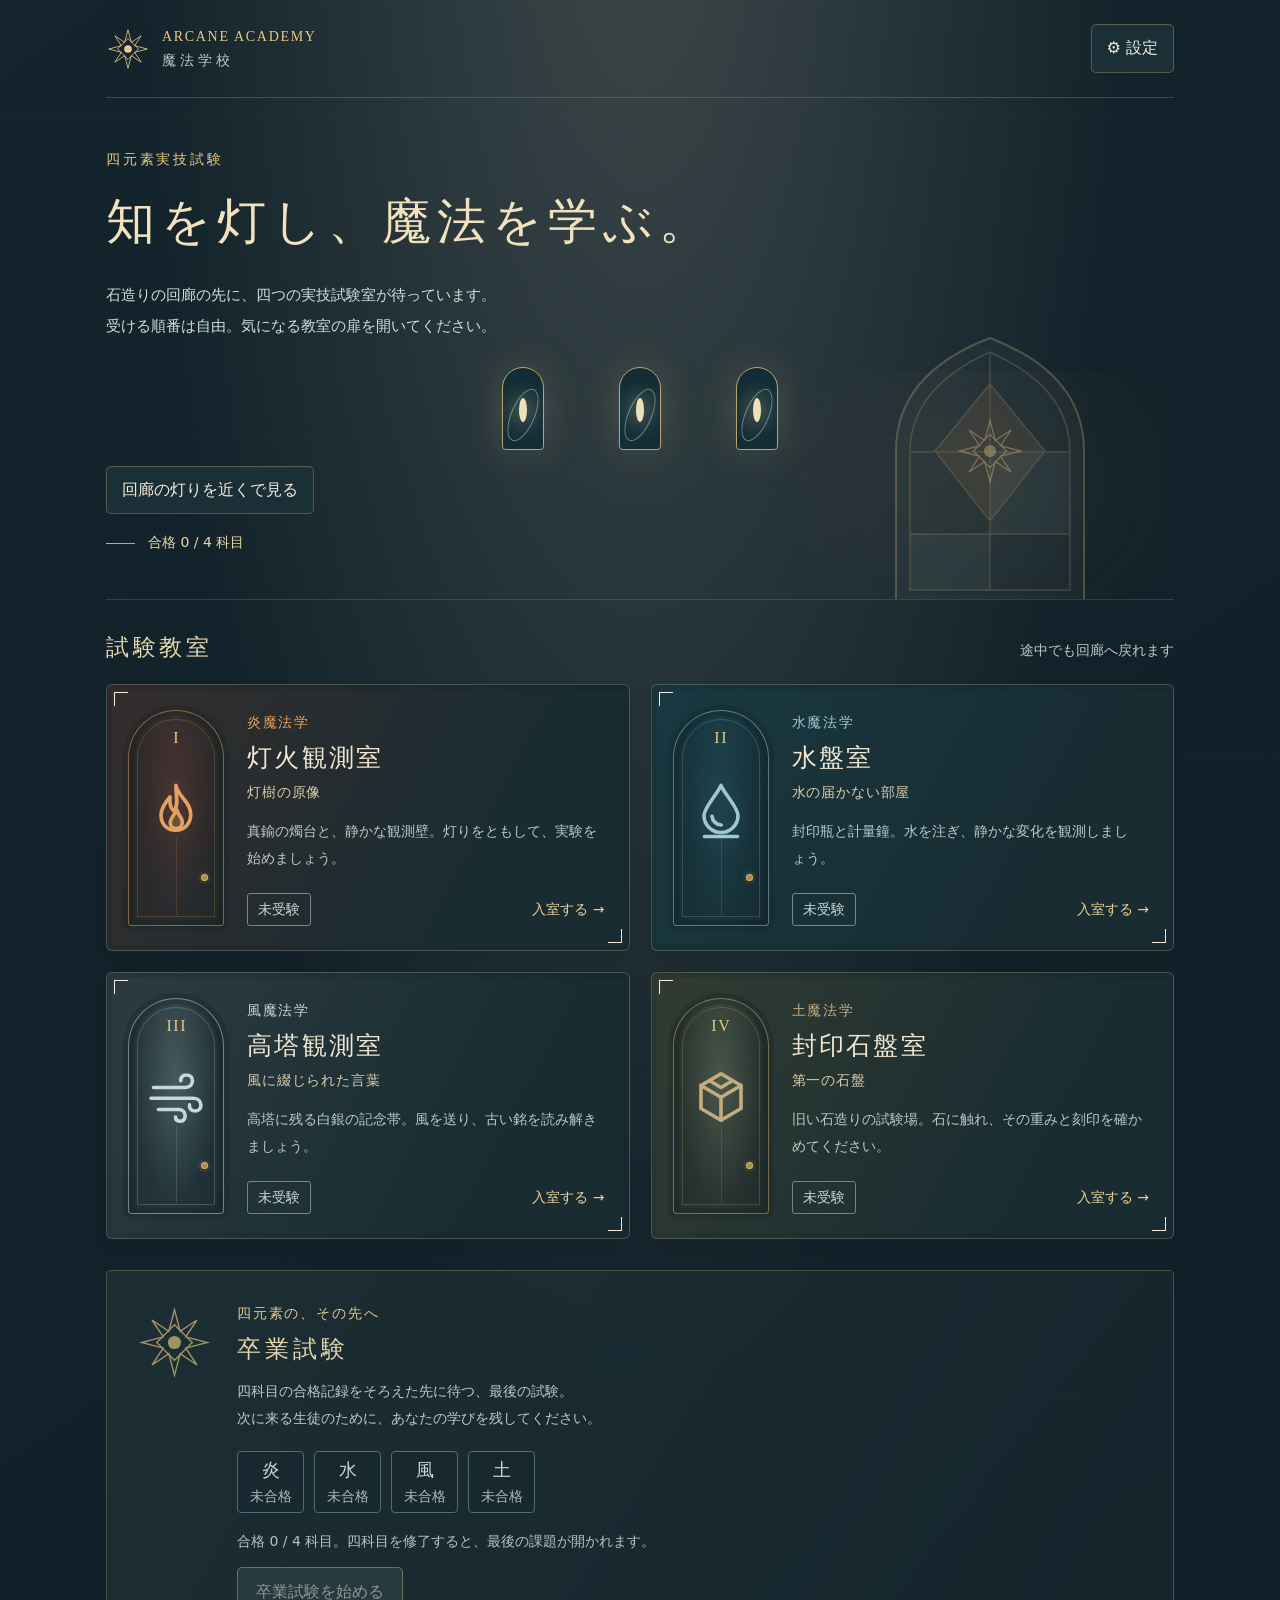
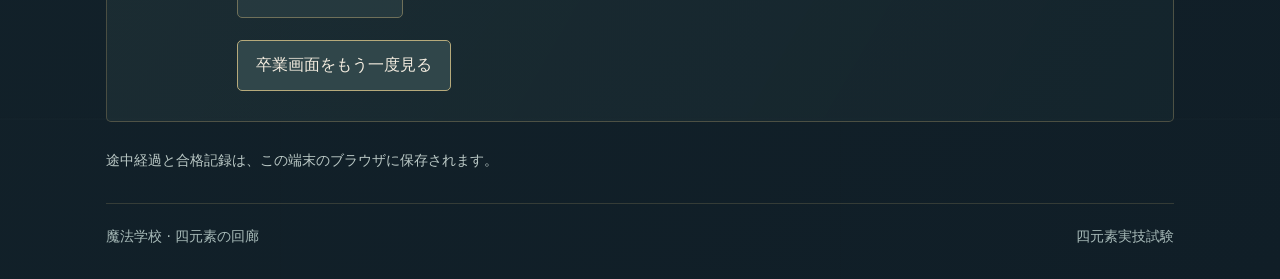
==== commit 0e7c0db0: "Complete the academy journey with the accepted graduation trial" ====
--- a/index.html
+++ b/index.html
@@ -10,11 +10,13 @@
 <link rel="stylesheet" href="academy-studio-sfx.css?v=1">
 <script src="academy-studio-sfx.js?v=1" defer></script>
 <script src="water-insight-model.js?v=1" defer></script>
-<script src="academy-preview-progress.js?v=2" defer></script>
+<script src="academy-preview-progress.js?v=3" defer></script>
 <link rel="stylesheet" href="academy-element-icons.css?v=1">
 <script src="academy-element-icons.js?v=1" defer></script>
+<link rel="stylesheet" href="academy-graduation.css?v=1">
+<script src="graduation-magic-model.js?v=1" defer></script><script src="graduation-state.js?v=1" defer></script><script src="academy-graduation.js?v=1" defer></script>
 </head>
-<body class="academy-hall">
+<body class="academy-hall" data-academy-room="hall">
 <svg class="hall-sprite" xmlns="http://www.w3.org/2000/svg" aria-hidden="true">
 <symbol id="academy-star" viewBox="0 0 80 80"><path d="M40 5 46 28 64 16 52 34 75 40 52 46 64 64 46 52 40 75 34 52 16 64 28 46 5 40 28 34 16 16 34 28Z" fill="none" stroke="currentColor" stroke-width="1.5"/><path d="m40 21 19 19-19 19-19-19Z" fill="none" stroke="currentColor" stroke-width="1.5"/><circle cx="40" cy="40" r="7" fill="currentColor"/></symbol>
 <symbol id="hall-fire" viewBox="0 0 80 100"><path d="M42 8c4 23 23 31 23 51 0 21-13 33-27 33S14 81 14 64c0-13 8-24 15-33-1 14 1 20 7 24C48 40 35 27 42 8Z" fill="currentColor" fill-opacity=".2" stroke="currentColor" stroke-width="2"/><path d="M40 59c-9 12-13 16-10 24 3 9 16 10 21 1 5-8-4-17-11-25Z" fill="currentColor" fill-opacity=".8"/><path d="M22 95h36" stroke="currentColor" stroke-width="2"/></symbol>
@@ -34,6 +36,8 @@
 <p class="hall-overline">四元素実技試験</p>
 <h1 id="hall-title">知を灯し、<br class="hero-break">魔法を学ぶ。</h1>
 <p class="hall-intro">石造りの回廊の先に、四つの実技試験室が待っています。<br class="wide-break">受ける順番は自由。気になる教室の扉を開いてください。</p>
+<div class="hall-welcome-lights" role="img" aria-label="回廊を照らす三つの灯り"><span class="welcome-lantern"></span><span class="welcome-lantern"></span><span class="welcome-lantern"></span><span class="welcome-lantern mine" hidden></span></div>
+<p><button type="button" class="hall-settings" id="inspectWelcomeLights">回廊の灯りを近くで見る</button></p>
 <div class="hall-summary" role="status" aria-live="polite"><span class="summary-rule" aria-hidden="true"></span><span id="academy-progress">合格記録を確認しています</span></div>
 </section>
 <section class="classroom-section" id="classrooms" aria-labelledby="classroom-title">
@@ -57,9 +61,9 @@
 </a>
 </div>
 </section>
-<section class="graduation-panel" aria-labelledby="graduation-title">
+<section id="graduation-exam" class="graduation-panel" aria-labelledby="graduation-title">
 <div class="graduation-mark" aria-hidden="true"><svg viewBox="0 0 80 80"><use href="#academy-star"/></svg></div>
-<div class="graduation-copy"><p class="hall-overline">四元素の、その先へ</p><h2 id="graduation-title">卒業試験</h2><p>四科目の合格記録をそろえた先に待つ、最後の試験。<br>現在、課題を準備しています。</p><div class="subject-seals" aria-label="四科目の合格状況"><span id="fire-seal" data-seal="fire">炎<span class="seal-state">未合格</span></span><span id="water-seal" data-seal="water">水<span class="seal-state">未合格</span></span><span id="wind-seal" data-seal="wind">風<span class="seal-state">未合格</span></span><span id="earth-seal" data-seal="earth">土<span class="seal-state">未合格</span></span></div><p class="graduation-note" id="graduation-note">四つの試験室に入室できます。</p></div>
+<div class="graduation-copy"><p class="hall-overline">四元素の、その先へ</p><h2 id="graduation-title">卒業試験</h2><p>四科目の合格記録をそろえた先に待つ、最後の試験。<br>次に来る生徒のために、あなたの学びを残してください。</p><div class="subject-seals" aria-label="四科目の合格状況"><span id="fire-seal" data-seal="fire">炎<span class="seal-state">未合格</span></span><span id="water-seal" data-seal="water">水<span class="seal-state">未合格</span></span><span id="wind-seal" data-seal="wind">風<span class="seal-state">未合格</span></span><span id="earth-seal" data-seal="earth">土<span class="seal-state">未合格</span></span></div><p class="graduation-note" id="graduation-note">四つの試験室に入室できます。</p><button type="button" class="academy-graduation-entry" id="enterGraduation" disabled>卒業試験を始める</button><div class="graduation-replay"><button type="button" class="academy-graduation-entry" id="hallGraduationReplay" hidden>卒業画面をもう一度見る</button></div></div>
 </section>
 <p class="hall-save-note" id="hall-save-note">途中経過と合格記録は、この端末のブラウザに保存されます。</p>
 </main>
--- a/academy-graduation.css
+++ b/academy-graduation.css
@@ -0,0 +1,28 @@
+.academy-afterglow{margin-top:22px;padding:18px;border:1px solid #80968a66;border-radius:7px;background:linear-gradient(110deg,#d6c9990d,#91bbc311);color:#f4ede0;clear:both}
+.academy-afterglow p{font-size:13px;line-height:1.8;margin:0 0 12px;color:#c5d3cf}
+.academy-afterglow .afterglow-kicker{font-size:10px;letter-spacing:.2em;color:#e7c884;margin-bottom:6px}
+.academy-afterglow button,.academy-graduation-entry{min-height:46px;display:inline-flex;align-items:center;justify-content:center;padding:10px 18px;border:1px solid #b6aa7b;background:#30464a;border-radius:5px;color:#f4ede0;font:inherit;font-size:14px;text-decoration:none;cursor:pointer;touch-action:manipulation}
+.academy-afterglow button:focus-visible,.academy-graduation-entry:focus-visible{outline:3px solid #e7c884;outline-offset:3px}
+.academy-next-trial{margin-top:15px;font-size:13px;color:#c5d3cf}
+.academy-next-trial a{color:#e7c884;display:inline-block;min-height:44px;padding:8px 0}
+.academy-observation-dialog{position:fixed;inset:0;width:100%;height:100vh;height:100dvh;max-width:none;max-height:none;margin:0;padding:0;border:0;border-radius:0;background:#101e27;color:#f4ede0;overflow:hidden;overscroll-behavior:contain}
+.academy-observation-dialog::backdrop{background:#0a1720}
+.academy-observation-dialog[open]{display:flex;flex-direction:column}
+.academy-observation-head{display:flex;align-items:center;justify-content:space-between;gap:12px;min-height:52px;flex-shrink:0;padding:max(6px,env(safe-area-inset-top)) max(12px,env(safe-area-inset-right)) 6px max(16px,env(safe-area-inset-left));border-bottom:1px solid #637b80;background:#1c333b}
+.academy-observation-head h2{font-family:serif;font-size:15px;line-height:1.5;margin:0;color:#e7dfc9}
+.academy-observation-head button{flex-shrink:0;min-height:40px;margin:0;padding:7px 12px;border:1px solid #92a49b;background:#283f46;color:#f4ede0;font:inherit;font-size:12px;border-radius:4px;cursor:pointer}
+.academy-observation-dialog iframe{border:0;width:100%;flex:1;min-height:0;background:#101e27}
+.academy-observation-dialog.is-celebrating .academy-observation-head{display:none}
+.academy-observation-dialog:not(.is-celebrating){padding-bottom:env(safe-area-inset-bottom)}
+body.academy-observing{overflow:hidden}
+.hall-welcome-lights{display:flex;align-items:center;justify-content:center;gap:clamp(28px,8vw,75px);margin:24px auto 0;color:#e2cea0;max-width:480px}
+.hall-welcome-lights .welcome-lantern{width:42px;height:83px;border:1px solid #b9a56f;border-radius:28px 28px 5px 5px;position:relative;background:#132d36;box-shadow:0 0 42px #e2ce9830}
+.welcome-lantern:before{content:"";position:absolute;width:8px;height:24px;left:16px;top:30px;border-radius:50%;background:#eee0b8;box-shadow:0 0 21px #f2deb7}
+.welcome-lantern:after{content:"";position:absolute;inset:19px 8px 6px;border:1px solid #bad5c480;border-radius:50%;transform:rotate(23deg)}
+.hall-welcome-lights .welcome-lantern.mine{border-color:#f1da9c;box-shadow:0 0 52px #eee0ac65}
+.hall-welcome-lights .welcome-lantern.mine:before{background:#fff0b9}
+.hall-welcome-lights .welcome-lantern.mine[hidden]{display:none}
+.graduation-panel .academy-graduation-entry{margin-top:12px}
+.graduation-panel .academy-graduation-entry:disabled{opacity:.55;cursor:default}
+.graduation-panel .graduation-replay{margin-top:10px}
+@media(max-width:480px){.academy-afterglow{padding:15px}.academy-afterglow button{width:100%}.academy-observation-head h2{font-size:13px}.academy-observation-head button{font-size:11px}.hall-welcome-lights{margin-top:18px;gap:35px}.welcome-lantern{transform:scale(.85)}}
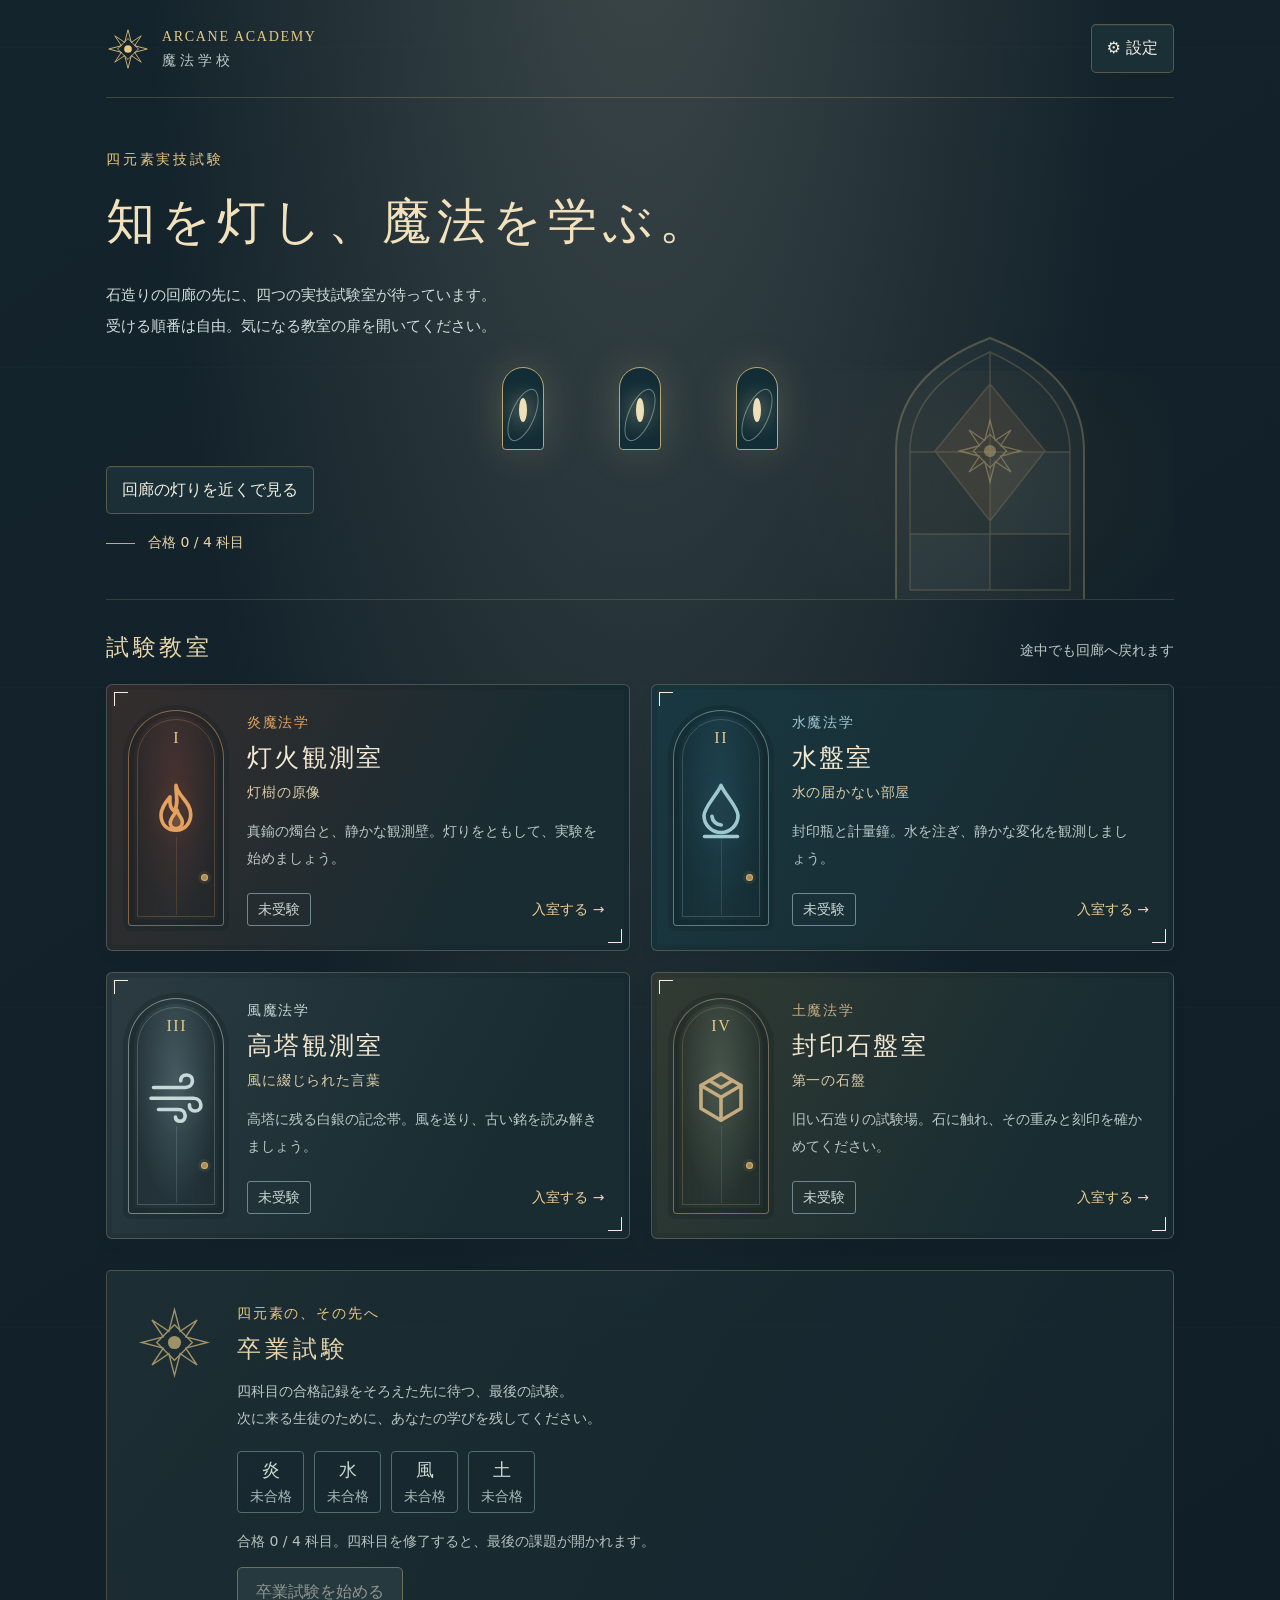
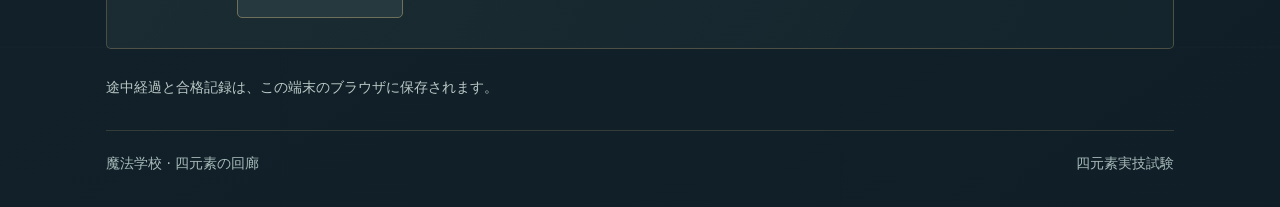
==== commit 7a165086: "Hide and block graduation replay until graduation is earned" ====
--- a/index.html
+++ b/index.html
@@ -13,8 +13,8 @@
 <script src="academy-preview-progress.js?v=3" defer></script>
 <link rel="stylesheet" href="academy-element-icons.css?v=1">
 <script src="academy-element-icons.js?v=1" defer></script>
-<link rel="stylesheet" href="academy-graduation.css?v=1">
-<script src="graduation-magic-model.js?v=1" defer></script><script src="graduation-state.js?v=1" defer></script><script src="academy-graduation.js?v=1" defer></script>
+<link rel="stylesheet" href="academy-graduation.css?v=2">
+<script src="graduation-magic-model.js?v=1" defer></script><script src="graduation-state.js?v=1" defer></script><script src="academy-graduation.js?v=3" defer></script>
 </head>
 <body class="academy-hall" data-academy-room="hall">
 <svg class="hall-sprite" xmlns="http://www.w3.org/2000/svg" aria-hidden="true">
@@ -63,7 +63,7 @@
 </section>
 <section id="graduation-exam" class="graduation-panel" aria-labelledby="graduation-title">
 <div class="graduation-mark" aria-hidden="true"><svg viewBox="0 0 80 80"><use href="#academy-star"/></svg></div>
-<div class="graduation-copy"><p class="hall-overline">四元素の、その先へ</p><h2 id="graduation-title">卒業試験</h2><p>四科目の合格記録をそろえた先に待つ、最後の試験。<br>次に来る生徒のために、あなたの学びを残してください。</p><div class="subject-seals" aria-label="四科目の合格状況"><span id="fire-seal" data-seal="fire">炎<span class="seal-state">未合格</span></span><span id="water-seal" data-seal="water">水<span class="seal-state">未合格</span></span><span id="wind-seal" data-seal="wind">風<span class="seal-state">未合格</span></span><span id="earth-seal" data-seal="earth">土<span class="seal-state">未合格</span></span></div><p class="graduation-note" id="graduation-note">四つの試験室に入室できます。</p><button type="button" class="academy-graduation-entry" id="enterGraduation" disabled>卒業試験を始める</button><div class="graduation-replay"><button type="button" class="academy-graduation-entry" id="hallGraduationReplay" hidden>卒業画面をもう一度見る</button></div></div>
+<div class="graduation-copy"><p class="hall-overline">四元素の、その先へ</p><h2 id="graduation-title">卒業試験</h2><p>四科目の合格記録をそろえた先に待つ、最後の試験。<br>次に来る生徒のために、あなたの学びを残してください。</p><div class="subject-seals" aria-label="四科目の合格状況"><span id="fire-seal" data-seal="fire">炎<span class="seal-state">未合格</span></span><span id="water-seal" data-seal="water">水<span class="seal-state">未合格</span></span><span id="wind-seal" data-seal="wind">風<span class="seal-state">未合格</span></span><span id="earth-seal" data-seal="earth">土<span class="seal-state">未合格</span></span></div><p class="graduation-note" id="graduation-note">四つの試験室に入室できます。</p><button type="button" class="academy-graduation-entry" id="enterGraduation" disabled>卒業試験を始める</button><div class="graduation-replay" id="hallGraduationReplayArea" hidden><button type="button" class="academy-graduation-entry" id="hallGraduationReplay" hidden disabled>卒業画面をもう一度見る</button></div></div>
 </section>
 <p class="hall-save-note" id="hall-save-note">途中経過と合格記録は、この端末のブラウザに保存されます。</p>
 </main>
--- a/academy-graduation.css
+++ b/academy-graduation.css
@@ -2,6 +2,7 @@
 .academy-afterglow p{font-size:13px;line-height:1.8;margin:0 0 12px;color:#c5d3cf}
 .academy-afterglow .afterglow-kicker{font-size:10px;letter-spacing:.2em;color:#e7c884;margin-bottom:6px}
 .academy-afterglow button,.academy-graduation-entry{min-height:46px;display:inline-flex;align-items:center;justify-content:center;padding:10px 18px;border:1px solid #b6aa7b;background:#30464a;border-radius:5px;color:#f4ede0;font:inherit;font-size:14px;text-decoration:none;cursor:pointer;touch-action:manipulation}
+.academy-graduation-entry[hidden],.graduation-replay[hidden]{display:none!important}
 .academy-afterglow button:focus-visible,.academy-graduation-entry:focus-visible{outline:3px solid #e7c884;outline-offset:3px}
 .academy-next-trial{margin-top:15px;font-size:13px;color:#c5d3cf}
 .academy-next-trial a{color:#e7c884;display:inline-block;min-height:44px;padding:8px 0}
